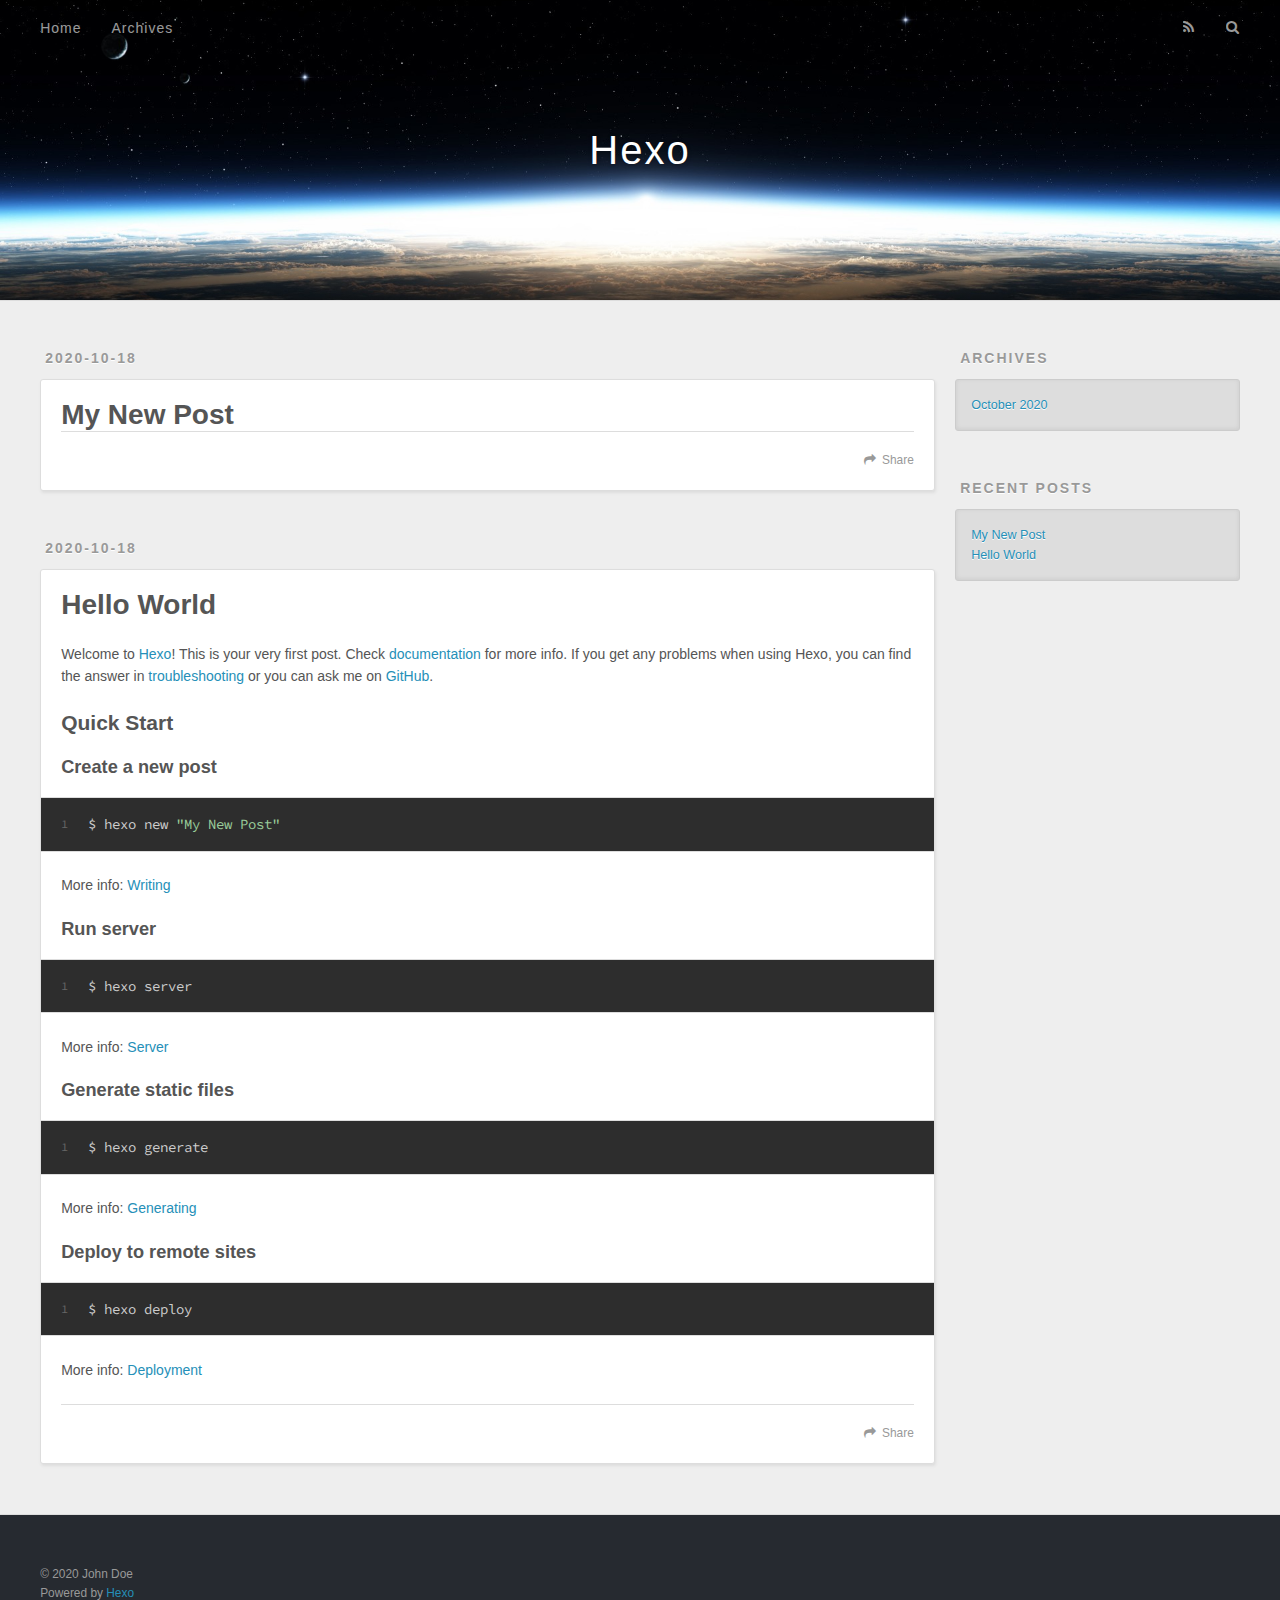
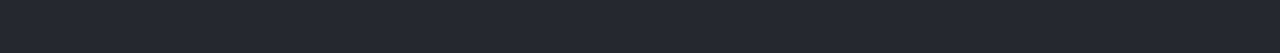
==== index.html @ 1e3113c2 "Site updated: 2020-10-18 20:21:17" ====
<!DOCTYPE html>
<html>
<head>
  <meta charset="utf-8">
  

  
  <title>Hexo</title>
  <meta name="viewport" content="width=device-width, initial-scale=1, maximum-scale=1">
  <meta property="og:type" content="website">
<meta property="og:title" content="Hexo">
<meta property="og:url" content="https://hwang0422.github.io/index.html">
<meta property="og:site_name" content="Hexo">
<meta property="og:locale" content="en_US">
<meta property="article:author" content="John Doe">
<meta name="twitter:card" content="summary">
  
    <link rel="alternate" href="/atom.xml" title="Hexo" type="application/atom+xml">
  
  
    <link rel="icon" href="/favicon.png">
  
  
    <link href="//fonts.googleapis.com/css?family=Source+Code+Pro" rel="stylesheet" type="text/css">
  
  
<link rel="stylesheet" href="/css/style.css">

<meta name="generator" content="Hexo 5.2.0"></head>

<body>
  <div id="container">
    <div id="wrap">
      <header id="header">
  <div id="banner"></div>
  <div id="header-outer" class="outer">
    <div id="header-title" class="inner">
      <h1 id="logo-wrap">
        <a href="/" id="logo">Hexo</a>
      </h1>
      
    </div>
    <div id="header-inner" class="inner">
      <nav id="main-nav">
        <a id="main-nav-toggle" class="nav-icon"></a>
        
          <a class="main-nav-link" href="/">Home</a>
        
          <a class="main-nav-link" href="/archives">Archives</a>
        
      </nav>
      <nav id="sub-nav">
        
          <a id="nav-rss-link" class="nav-icon" href="/atom.xml" title="RSS Feed"></a>
        
        <a id="nav-search-btn" class="nav-icon" title="Search"></a>
      </nav>
      <div id="search-form-wrap">
        <form action="//google.com/search" method="get" accept-charset="UTF-8" class="search-form"><input type="search" name="q" class="search-form-input" placeholder="Search"><button type="submit" class="search-form-submit">&#xF002;</button><input type="hidden" name="sitesearch" value="https://hwang0422.github.io"></form>
      </div>
    </div>
  </div>
</header>
      <div class="outer">
        <section id="main">
  
    <article id="post-My-New-Post" class="article article-type-post" itemscope itemprop="blogPost">
  <div class="article-meta">
    <a href="/2020/10/18/My-New-Post/" class="article-date">
  <time datetime="2020-10-18T12:06:58.000Z" itemprop="datePublished">2020-10-18</time>
</a>
    
  </div>
  <div class="article-inner">
    
    
      <header class="article-header">
        
  
    <h1 itemprop="name">
      <a class="article-title" href="/2020/10/18/My-New-Post/">My New Post</a>
    </h1>
  

      </header>
    
    <div class="article-entry" itemprop="articleBody">
      
        
      
    </div>
    <footer class="article-footer">
      <a data-url="https://hwang0422.github.io/2020/10/18/My-New-Post/" data-id="ckgf2wkr10000mm9kgul6h6pv" class="article-share-link">Share</a>
      
      
    </footer>
  </div>
  
</article>


  
    <article id="post-hello-world" class="article article-type-post" itemscope itemprop="blogPost">
  <div class="article-meta">
    <a href="/2020/10/18/hello-world/" class="article-date">
  <time datetime="2020-10-18T11:52:27.720Z" itemprop="datePublished">2020-10-18</time>
</a>
    
  </div>
  <div class="article-inner">
    
    
      <header class="article-header">
        
  
    <h1 itemprop="name">
      <a class="article-title" href="/2020/10/18/hello-world/">Hello World</a>
    </h1>
  

      </header>
    
    <div class="article-entry" itemprop="articleBody">
      
        <p>Welcome to <a target="_blank" rel="noopener" href="https://hexo.io/">Hexo</a>! This is your very first post. Check <a target="_blank" rel="noopener" href="https://hexo.io/docs/">documentation</a> for more info. If you get any problems when using Hexo, you can find the answer in <a target="_blank" rel="noopener" href="https://hexo.io/docs/troubleshooting.html">troubleshooting</a> or you can ask me on <a target="_blank" rel="noopener" href="https://github.com/hexojs/hexo/issues">GitHub</a>.</p>
<h2 id="Quick-Start"><a href="#Quick-Start" class="headerlink" title="Quick Start"></a>Quick Start</h2><h3 id="Create-a-new-post"><a href="#Create-a-new-post" class="headerlink" title="Create a new post"></a>Create a new post</h3><figure class="highlight bash"><table><tr><td class="gutter"><pre><span class="line">1</span><br></pre></td><td class="code"><pre><span class="line">$ hexo new <span class="string">&quot;My New Post&quot;</span></span><br></pre></td></tr></table></figure>

<p>More info: <a target="_blank" rel="noopener" href="https://hexo.io/docs/writing.html">Writing</a></p>
<h3 id="Run-server"><a href="#Run-server" class="headerlink" title="Run server"></a>Run server</h3><figure class="highlight bash"><table><tr><td class="gutter"><pre><span class="line">1</span><br></pre></td><td class="code"><pre><span class="line">$ hexo server</span><br></pre></td></tr></table></figure>

<p>More info: <a target="_blank" rel="noopener" href="https://hexo.io/docs/server.html">Server</a></p>
<h3 id="Generate-static-files"><a href="#Generate-static-files" class="headerlink" title="Generate static files"></a>Generate static files</h3><figure class="highlight bash"><table><tr><td class="gutter"><pre><span class="line">1</span><br></pre></td><td class="code"><pre><span class="line">$ hexo generate</span><br></pre></td></tr></table></figure>

<p>More info: <a target="_blank" rel="noopener" href="https://hexo.io/docs/generating.html">Generating</a></p>
<h3 id="Deploy-to-remote-sites"><a href="#Deploy-to-remote-sites" class="headerlink" title="Deploy to remote sites"></a>Deploy to remote sites</h3><figure class="highlight bash"><table><tr><td class="gutter"><pre><span class="line">1</span><br></pre></td><td class="code"><pre><span class="line">$ hexo deploy</span><br></pre></td></tr></table></figure>

<p>More info: <a target="_blank" rel="noopener" href="https://hexo.io/docs/one-command-deployment.html">Deployment</a></p>

      
    </div>
    <footer class="article-footer">
      <a data-url="https://hwang0422.github.io/2020/10/18/hello-world/" data-id="ckgf2wkr60001mm9k3ws6eq6f" class="article-share-link">Share</a>
      
      
    </footer>
  </div>
  
</article>


  


</section>
        
          <aside id="sidebar">
  
    

  
    

  
    
  
    
  <div class="widget-wrap">
    <h3 class="widget-title">Archives</h3>
    <div class="widget">
      <ul class="archive-list"><li class="archive-list-item"><a class="archive-list-link" href="/archives/2020/10/">October 2020</a></li></ul>
    </div>
  </div>


  
    
  <div class="widget-wrap">
    <h3 class="widget-title">Recent Posts</h3>
    <div class="widget">
      <ul>
        
          <li>
            <a href="/2020/10/18/My-New-Post/">My New Post</a>
          </li>
        
          <li>
            <a href="/2020/10/18/hello-world/">Hello World</a>
          </li>
        
      </ul>
    </div>
  </div>

  
</aside>
        
      </div>
      <footer id="footer">
  
  <div class="outer">
    <div id="footer-info" class="inner">
      &copy; 2020 John Doe<br>
      Powered by <a href="http://hexo.io/" target="_blank">Hexo</a>
    </div>
  </div>
</footer>
    </div>
    <nav id="mobile-nav">
  
    <a href="/" class="mobile-nav-link">Home</a>
  
    <a href="/archives" class="mobile-nav-link">Archives</a>
  
</nav>
    

<script src="//ajax.googleapis.com/ajax/libs/jquery/2.0.3/jquery.min.js"></script>


  
<link rel="stylesheet" href="/fancybox/jquery.fancybox.css">

  
<script src="/fancybox/jquery.fancybox.pack.js"></script>




<script src="/js/script.js"></script>




  </div>
</body>
</html>
---- css/style.css ----
body {
  width: 100%;
}
body:before,
body:after {
  content: "";
  display: table;
}
body:after {
  clear: both;
}
html,
body,
div,
span,
applet,
object,
iframe,
h1,
h2,
h3,
h4,
h5,
h6,
p,
blockquote,
pre,
a,
abbr,
acronym,
address,
big,
cite,
code,
del,
dfn,
em,
img,
ins,
kbd,
q,
s,
samp,
small,
strike,
strong,
sub,
sup,
tt,
var,
dl,
dt,
dd,
ol,
ul,
li,
fieldset,
form,
label,
legend,
table,
caption,
tbody,
tfoot,
thead,
tr,
th,
td {
  margin: 0;
  padding: 0;
  border: 0;
  outline: 0;
  font-weight: inherit;
  font-style: inherit;
  font-family: inherit;
  font-size: 100%;
  vertical-align: baseline;
}
body {
  line-height: 1;
  color: #000;
  background: #fff;
}
ol,
ul {
  list-style: none;
}
table {
  border-collapse: separate;
  border-spacing: 0;
  vertical-align: middle;
}
caption,
th,
td {
  text-align: left;
  font-weight: normal;
  vertical-align: middle;
}
a img {
  border: none;
}
input,
button {
  margin: 0;
  padding: 0;
}
input::-moz-focus-inner,
button::-moz-focus-inner {
  border: 0;
  padding: 0;
}
@font-face {
  font-family: FontAwesome;
  font-style: normal;
  font-weight: normal;
  src: url("fonts/fontawesome-webfont.eot?v=#4.0.3");
  src: url("fonts/fontawesome-webfont.eot?#iefix&v=#4.0.3") format("embedded-opentype"), url("fonts/fontawesome-webfont.woff?v=#4.0.3") format("woff"), url("fonts/fontawesome-webfont.ttf?v=#4.0.3") format("truetype"), url("fonts/fontawesome-webfont.svg#fontawesomeregular?v=#4.0.3") format("svg");
}
html,
body,
#container {
  height: 100%;
}
body {
  background: #eee;
  font: 14px -apple-system, BlinkMacSystemFont, "Segoe UI", "Roboto", "Oxygen", "Ubuntu", "Cantarell", "Fira Sans", "Droid Sans", "Helvetica Neue", sans-serif;
  -webkit-text-size-adjust: 100%;
}
.outer {
  max-width: 1220px;
  margin: 0 auto;
  padding: 0 20px;
}
.outer:before,
.outer:after {
  content: "";
  display: table;
}
.outer:after {
  clear: both;
}
.inner {
  display: inline;
  float: left;
  width: 98.33333333333333%;
  margin: 0 0.833333333333333%;
}
.left,
.alignleft {
  float: left;
}
.right,
.alignright {
  float: right;
}
.clear {
  clear: both;
}
#container {
  position: relative;
}
.mobile-nav-on {
  overflow: hidden;
}
#wrap {
  height: 100%;
  width: 100%;
  position: absolute;
  top: 0;
  left: 0;
  -webkit-transition: 0.2s ease-out;
  -moz-transition: 0.2s ease-out;
  -ms-transition: 0.2s ease-out;
  transition: 0.2s ease-out;
  z-index: 1;
  background: #eee;
}
.mobile-nav-on #wrap {
  left: 280px;
}
@media screen and (min-width: 768px) {
  #main {
    display: inline;
    float: left;
    width: 73.33333333333333%;
    margin: 0 0.833333333333333%;
  }
}
.article-date,
.article-category-link,
.archive-year,
.widget-title {
  text-decoration: none;
  text-transform: uppercase;
  letter-spacing: 2px;
  color: #999;
  margin-bottom: 1em;
  margin-left: 5px;
  line-height: 1em;
  text-shadow: 0 1px #fff;
  font-weight: bold;
}
.article-inner,
.archive-article-inner {
  background: #fff;
  -webkit-box-shadow: 1px 2px 3px #ddd;
  box-shadow: 1px 2px 3px #ddd;
  border: 1px solid #ddd;
  border-radius: 3px;
}
.article-entry h1,
.widget h1 {
  font-size: 2em;
}
.article-entry h2,
.widget h2 {
  font-size: 1.5em;
}
.article-entry h3,
.widget h3 {
  font-size: 1.3em;
}
.article-entry h4,
.widget h4 {
  font-size: 1.2em;
}
.article-entry h5,
.widget h5 {
  font-size: 1em;
}
.article-entry h6,
.widget h6 {
  font-size: 1em;
  color: #999;
}
.article-entry hr,
.widget hr {
  border: 1px dashed #ddd;
}
.article-entry strong,
.widget strong {
  font-weight: bold;
}
.article-entry em,
.widget em,
.article-entry cite,
.widget cite {
  font-style: italic;
}
.article-entry sup,
.widget sup,
.article-entry sub,
.widget sub {
  font-size: 0.75em;
  line-height: 0;
  position: relative;
  vertical-align: baseline;
}
.article-entry sup,
.widget sup {
  top: -0.5em;
}
.article-entry sub,
.widget sub {
  bottom: -0.2em;
}
.article-entry small,
.widget small {
  font-size: 0.85em;
}
.article-entry acronym,
.widget acronym,
.article-entry abbr,
.widget abbr {
  border-bottom: 1px dotted;
}
.article-entry ul,
.widget ul,
.article-entry ol,
.widget ol,
.article-entry dl,
.widget dl {
  margin: 0 20px;
  line-height: 1.6em;
}
.article-entry ul ul,
.widget ul ul,
.article-entry ol ul,
.widget ol ul,
.article-entry ul ol,
.widget ul ol,
.article-entry ol ol,
.widget ol ol {
  margin-top: 0;
  margin-bottom: 0;
}
.article-entry ul,
.widget ul {
  list-style: disc;
}
.article-entry ol,
.widget ol {
  list-style: decimal;
}
.article-entry dt,
.widget dt {
  font-weight: bold;
}
#header {
  height: 300px;
  position: relative;
  border-bottom: 1px solid #ddd;
}
#header:before,
#header:after {
  content: "";
  position: absolute;
  left: 0;
  right: 0;
  height: 40px;
}
#header:before {
  top: 0;
  background: -webkit-linear-gradient(rgba(0,0,0,0.2), transparent);
  background: -moz-linear-gradient(rgba(0,0,0,0.2), transparent);
  background: -ms-linear-gradient(rgba(0,0,0,0.2), transparent);
  background: linear-gradient(rgba(0,0,0,0.2), transparent);
}
#header:after {
  bottom: 0;
  background: -webkit-linear-gradient(transparent, rgba(0,0,0,0.2));
  background: -moz-linear-gradient(transparent, rgba(0,0,0,0.2));
  background: -ms-linear-gradient(transparent, rgba(0,0,0,0.2));
  background: linear-gradient(transparent, rgba(0,0,0,0.2));
}
#header-outer {
  height: 100%;
  position: relative;
}
#header-inner {
  position: relative;
  overflow: hidden;
}
#banner {
  position: absolute;
  top: 0;
  left: 0;
  width: 100%;
  height: 100%;
  background: url("images/banner.jpg") center #000;
  -webkit-background-size: cover;
  -moz-background-size: cover;
  background-size: cover;
  z-index: -1;
}
#header-title {
  text-align: center;
  height: 40px;
  position: absolute;
  top: 50%;
  left: 0;
  margin-top: -20px;
}
#logo,
#subtitle {
  text-decoration: none;
  color: #fff;
  font-weight: 300;
  text-shadow: 0 1px 4px rgba(0,0,0,0.3);
}
#logo {
  font-size: 40px;
  line-height: 40px;
  letter-spacing: 2px;
}
#subtitle {
  font-size: 16px;
  line-height: 16px;
  letter-spacing: 1px;
}
#subtitle-wrap {
  margin-top: 16px;
}
#main-nav {
  float: left;
  margin-left: -15px;
}
.nav-icon,
.main-nav-link {
  float: left;
  color: #fff;
  opacity: 0.6;
  text-decoration: none;
  text-shadow: 0 1px rgba(0,0,0,0.2);
  -webkit-transition: opacity 0.2s;
  -moz-transition: opacity 0.2s;
  -ms-transition: opacity 0.2s;
  transition: opacity 0.2s;
  display: block;
  padding: 20px 15px;
}
.nav-icon:hover,
.main-nav-link:hover {
  opacity: 1;
}
.nav-icon {
  font-family: FontAwesome;
  text-align: center;
  font-size: 14px;
  width: 14px;
  height: 14px;
  padding: 20px 15px;
  position: relative;
  cursor: pointer;
}
.main-nav-link {
  font-weight: 300;
  letter-spacing: 1px;
}
@media screen and (max-width: 479px) {
  .main-nav-link {
    display: none;
  }
}
#main-nav-toggle {
  display: none;
}
#main-nav-toggle:before {
  content: "\f0c9";
}
@media screen and (max-width: 479px) {
  #main-nav-toggle {
    display: block;
  }
}
#sub-nav {
  float: right;
  margin-right: -15px;
}
#nav-rss-link:before {
  content: "\f09e";
}
#nav-search-btn:before {
  content: "\f002";
}
#search-form-wrap {
  position: absolute;
  top: 15px;
  width: 150px;
  height: 30px;
  right: -150px;
  opacity: 0;
  -webkit-transition: 0.2s ease-out;
  -moz-transition: 0.2s ease-out;
  -ms-transition: 0.2s ease-out;
  transition: 0.2s ease-out;
}
#search-form-wrap.on {
  opacity: 1;
  right: 0;
}
@media screen and (max-width: 479px) {
  #search-form-wrap {
    width: 100%;
    right: -100%;
  }
}
.search-form {
  position: absolute;
  top: 0;
  left: 0;
  right: 0;
  background: #fff;
  padding: 5px 15px;
  border-radius: 15px;
  -webkit-box-shadow: 0 0 10px rgba(0,0,0,0.3);
  box-shadow: 0 0 10px rgba(0,0,0,0.3);
}
.search-form-input {
  border: none;
  background: none;
  color: #555;
  width: 100%;
  font: 13px -apple-system, BlinkMacSystemFont, "Segoe UI", "Roboto", "Oxygen", "Ubuntu", "Cantarell", "Fira Sans", "Droid Sans", "Helvetica Neue", sans-serif;
  outline: none;
}
.search-form-input::-webkit-search-results-decoration,
.search-form-input::-webkit-search-cancel-button {
  -webkit-appearance: none;
}
.search-form-submit {
  position: absolute;
  top: 50%;
  right: 10px;
  margin-top: -7px;
  font: 13px FontAwesome;
  border: none;
  background: none;
  color: #bbb;
  cursor: pointer;
}
.search-form-submit:hover,
.search-form-submit:focus {
  color: #777;
}
.article {
  margin: 50px 0;
}
.article-inner {
  overflow: hidden;
}
.article-meta:before,
.article-meta:after {
  content: "";
  display: table;
}
.article-meta:after {
  clear: both;
}
.article-date {
  float: left;
}
.article-category {
  float: left;
  line-height: 1em;
  color: #ccc;
  text-shadow: 0 1px #fff;
  margin-left: 8px;
}
.article-category:before {
  content: "\2022";
}
.article-category-link {
  margin: 0 12px 1em;
}
.article-header {
  padding: 20px 20px 0;
}
.article-title {
  text-decoration: none;
  font-size: 2em;
  font-weight: bold;
  color: #555;
  line-height: 1.1em;
  -webkit-transition: color 0.2s;
  -moz-transition: color 0.2s;
  -ms-transition: color 0.2s;
  transition: color 0.2s;
}
a.article-title:hover {
  color: #258fb8;
}
.article-entry {
  color: #555;
  padding: 0 20px;
}
.article-entry:before,
.article-entry:after {
  content: "";
  display: table;
}
.article-entry:after {
  clear: both;
}
.article-entry p,
.article-entry table {
  line-height: 1.6em;
  margin: 1.6em 0;
}
.article-entry h1,
.article-entry h2,
.article-entry h3,
.article-entry h4,
.article-entry h5,
.article-entry h6 {
  font-weight: bold;
}
.article-entry h1,
.article-entry h2,
.article-entry h3,
.article-entry h4,
.article-entry h5,
.article-entry h6 {
  line-height: 1.1em;
  margin: 1.1em 0;
}
.article-entry a {
  color: #258fb8;
  text-decoration: none;
}
.article-entry a:hover {
  text-decoration: underline;
}
.article-entry ul,
.article-entry ol,
.article-entry dl {
  margin-top: 1.6em;
  margin-bottom: 1.6em;
}
.article-entry img,
.article-entry video {
  max-width: 100%;
  height: auto;
  display: block;
  margin: auto;
}
.article-entry iframe {
  border: none;
}
.article-entry table {
  width: 100%;
  border-collapse: collapse;
  border-spacing: 0;
}
.article-entry th {
  font-weight: bold;
  border-bottom: 3px solid #ddd;
  padding-bottom: 0.5em;
}
.article-entry td {
  border-bottom: 1px solid #ddd;
  padding: 10px 0;
}
.article-entry blockquote {
  font-family: Georgia, "Times New Roman", serif;
  font-size: 1.4em;
  margin: 1.6em 20px;
  text-align: center;
}
.article-entry blockquote footer {
  font-size: 14px;
  margin: 1.6em 0;
  font-family: -apple-system, BlinkMacSystemFont, "Segoe UI", "Roboto", "Oxygen", "Ubuntu", "Cantarell", "Fira Sans", "Droid Sans", "Helvetica Neue", sans-serif;
}
.article-entry blockquote footer cite:before {
  content: "—";
  padding: 0 0.5em;
}
.article-entry .pullquote {
  text-align: left;
  width: 45%;
  margin: 0;
}
.article-entry .pullquote.left {
  margin-left: 0.5em;
  margin-right: 1em;
}
.article-entry .pullquote.right {
  margin-right: 0.5em;
  margin-left: 1em;
}
.article-entry .caption {
  color: #999;
  display: block;
  font-size: 0.9em;
  margin-top: 0.5em;
  position: relative;
  text-align: center;
}
.article-entry .video-container {
  position: relative;
  padding-top: 56.25%;
  height: 0;
  overflow: hidden;
}
.article-entry .video-container iframe,
.article-entry .video-container object,
.article-entry .video-container embed {
  position: absolute;
  top: 0;
  left: 0;
  width: 100%;
  height: 100%;
  margin-top: 0;
}
.article-more-link a {
  display: inline-block;
  line-height: 1em;
  padding: 6px 15px;
  border-radius: 15px;
  background: #eee;
  color: #999;
  text-shadow: 0 1px #fff;
  text-decoration: none;
}
.article-more-link a:hover {
  background: #258fb8;
  color: #fff;
  text-decoration: none;
  text-shadow: 0 1px #1e7293;
}
.article-footer {
  font-size: 0.85em;
  line-height: 1.6em;
  border-top: 1px solid #ddd;
  padding-top: 1.6em;
  margin: 0 20px 20px;
}
.article-footer:before,
.article-footer:after {
  content: "";
  display: table;
}
.article-footer:after {
  clear: both;
}
.article-footer a {
  color: #999;
  text-decoration: none;
}
.article-footer a:hover {
  color: #555;
}
.article-tag-list-item {
  float: left;
  margin-right: 10px;
}
.article-tag-list-link:before {
  content: "#";
}
.article-comment-link {
  float: right;
}
.article-comment-link:before {
  content: "\f075";
  font-family: FontAwesome;
  padding-right: 8px;
}
.article-share-link {
  cursor: pointer;
  float: right;
  margin-left: 20px;
}
.article-share-link:before {
  content: "\f064";
  font-family: FontAwesome;
  padding-right: 6px;
}
#article-nav {
  position: relative;
}
#article-nav:before,
#article-nav:after {
  content: "";
  display: table;
}
#article-nav:after {
  clear: both;
}
@media screen and (min-width: 768px) {
  #article-nav {
    margin: 50px 0;
  }
  #article-nav:before {
    width: 8px;
    height: 8px;
    position: absolute;
    top: 50%;
    left: 50%;
    margin-top: -4px;
    margin-left: -4px;
    content: "";
    border-radius: 50%;
    background: #ddd;
    -webkit-box-shadow: 0 1px 2px #fff;
    box-shadow: 0 1px 2px #fff;
  }
}
.article-nav-link-wrap {
  text-decoration: none;
  text-shadow: 0 1px #fff;
  color: #999;
  -webkit-box-sizing: border-box;
  -moz-box-sizing: border-box;
  box-sizing: border-box;
  margin-top: 50px;
  text-align: center;
  display: block;
}
.article-nav-link-wrap:hover {
  color: #555;
}
@media screen and (min-width: 768px) {
  .article-nav-link-wrap {
    width: 50%;
    margin-top: 0;
  }
}
@media screen and (min-width: 768px) {
  #article-nav-newer {
    float: left;
    text-align: right;
    padding-right: 20px;
  }
}
@media screen and (min-width: 768px) {
  #article-nav-older {
    float: right;
    text-align: left;
    padding-left: 20px;
  }
}
.article-nav-caption {
  text-transform: uppercase;
  letter-spacing: 2px;
  color: #ddd;
  line-height: 1em;
  font-weight: bold;
}
#article-nav-newer .article-nav-caption {
  margin-right: -2px;
}
.article-nav-title {
  font-size: 0.85em;
  line-height: 1.6em;
  margin-top: 0.5em;
}
.article-share-box {
  position: absolute;
  display: none;
  background: #fff;
  -webkit-box-shadow: 1px 2px 10px rgba(0,0,0,0.2);
  box-shadow: 1px 2px 10px rgba(0,0,0,0.2);
  border-radius: 3px;
  margin-left: -145px;
  overflow: hidden;
  z-index: 1;
}
.article-share-box.on {
  display: block;
}
.article-share-input {
  width: 100%;
  background: none;
  -webkit-box-sizing: border-box;
  -moz-box-sizing: border-box;
  box-sizing: border-box;
  font: 14px -apple-system, BlinkMacSystemFont, "Segoe UI", "Roboto", "Oxygen", "Ubuntu", "Cantarell", "Fira Sans", "Droid Sans", "Helvetica Neue", sans-serif;
  padding: 0 15px;
  color: #555;
  outline: none;
  border: 1px solid #ddd;
  border-radius: 3px 3px 0 0;
  height: 36px;
  line-height: 36px;
}
.article-share-links {
  background: #eee;
}
.article-share-links:before,
.article-share-links:after {
  content: "";
  display: table;
}
.article-share-links:after {
  clear: both;
}
.article-share-twitter,
.article-share-facebook,
.article-share-pinterest,
.article-share-google {
  width: 50px;
  height: 36px;
  display: block;
  float: left;
  position: relative;
  color: #999;
  text-shadow: 0 1px #fff;
}
.article-share-twitter:before,
.article-share-facebook:before,
.article-share-pinterest:before,
.article-share-google:before {
  font-size: 20px;
  font-family: FontAwesome;
  width: 20px;
  height: 20px;
  position: absolute;
  top: 50%;
  left: 50%;
  margin-top: -10px;
  margin-left: -10px;
  text-align: center;
}
.article-share-twitter:hover,
.article-share-facebook:hover,
.article-share-pinterest:hover,
.article-share-google:hover {
  color: #fff;
}
.article-share-twitter:before {
  content: "\f099";
}
.article-share-twitter:hover {
  background: #00aced;
  text-shadow: 0 1px #008abe;
}
.article-share-facebook:before {
  content: "\f09a";
}
.article-share-facebook:hover {
  background: #3b5998;
  text-shadow: 0 1px #2f477a;
}
.article-share-pinterest:before {
  content: "\f0d2";
}
.article-share-pinterest:hover {
  background: #cb2027;
  text-shadow: 0 1px #a21a1f;
}
.article-share-google:before {
  content: "\f0d5";
}
.article-share-google:hover {
  background: #dd4b39;
  text-shadow: 0 1px #be3221;
}
.article-gallery {
  background: #000;
  position: relative;
}
.article-gallery-photos {
  position: relative;
  overflow: hidden;
}
.article-gallery-img {
  display: none;
  max-width: 100%;
}
.article-gallery-img:first-child {
  display: block;
}
.article-gallery-img.loaded {
  position: absolute;
  display: block;
}
.article-gallery-img img {
  display: block;
  max-width: 100%;
  margin: 0 auto;
}
#comments {
  background: #fff;
  -webkit-box-shadow: 1px 2px 3px #ddd;
  box-shadow: 1px 2px 3px #ddd;
  padding: 20px;
  border: 1px solid #ddd;
  border-radius: 3px;
  margin: 50px 0;
}
#comments a {
  color: #258fb8;
}
.archives-wrap {
  margin: 50px 0;
}
.archives:before,
.archives:after {
  content: "";
  display: table;
}
.archives:after {
  clear: both;
}
.archive-year-wrap {
  margin-bottom: 1em;
}
.archives {
  -webkit-column-gap: 10px;
  -moz-column-gap: 10px;
  column-gap: 10px;
}
@media screen and (min-width: 480px) and (max-width: 767px) {
  .archives {
    -webkit-column-count: 2;
    -moz-column-count: 2;
    column-count: 2;
  }
}
@media screen and (min-width: 768px) {
  .archives {
    -webkit-column-count: 3;
    -moz-column-count: 3;
    column-count: 3;
  }
}
.archive-article {
  -webkit-column-break-inside: avoid;
  page-break-inside: avoid;
  overflow: hidden;
  break-inside: avoid-column;
}
.archive-article-inner {
  padding: 10px;
  margin-bottom: 15px;
}
.archive-article-title {
  text-decoration: none;
  font-weight: bold;
  color: #555;
  -webkit-transition: color 0.2s;
  -moz-transition: color 0.2s;
  -ms-transition: color 0.2s;
  transition: color 0.2s;
  line-height: 1.6em;
}
.archive-article-title:hover {
  color: #258fb8;
}
.archive-article-footer {
  margin-top: 1em;
}
.archive-article-date {
  color: #999;
  text-decoration: none;
  font-size: 0.85em;
  line-height: 1em;
  margin-bottom: 0.5em;
  display: block;
}
#page-nav {
  margin: 50px auto;
  background: #fff;
  -webkit-box-shadow: 1px 2px 3px #ddd;
  box-shadow: 1px 2px 3px #ddd;
  border: 1px solid #ddd;
  border-radius: 3px;
  text-align: center;
  color: #999;
  overflow: hidden;
}
#page-nav:before,
#page-nav:after {
  content: "";
  display: table;
}
#page-nav:after {
  clear: both;
}
#page-nav a,
#page-nav span {
  padding: 10px 20px;
  line-height: 1;
  height: 2ex;
}
#page-nav a {
  color: #999;
  text-decoration: none;
}
#page-nav a:hover {
  background: #999;
  color: #fff;
}
#page-nav .prev {
  float: left;
}
#page-nav .next {
  float: right;
}
#page-nav .page-number {
  display: inline-block;
}
@media screen and (max-width: 479px) {
  #page-nav .page-number {
    display: none;
  }
}
#page-nav .current {
  color: #555;
  font-weight: bold;
}
#page-nav .space {
  color: #ddd;
}
#footer {
  background: #262a30;
  padding: 50px 0;
  border-top: 1px solid #ddd;
  color: #999;
}
#footer a {
  color: #258fb8;
  text-decoration: none;
}
#footer a:hover {
  text-decoration: underline;
}
#footer-info {
  line-height: 1.6em;
  font-size: 0.85em;
}
.article-entry pre,
.article-entry .highlight {
  background: #2d2d2d;
  margin: 0 -20px;
  padding: 15px 20px;
  border-style: solid;
  border-color: #ddd;
  border-width: 1px 0;
  overflow: auto;
  color: #ccc;
  line-height: 22.400000000000002px;
}
.article-entry .highlight .gutter pre,
.article-entry .gist .gist-file .gist-data .line-numbers {
  color: #666;
  font-size: 0.85em;
}
.article-entry pre,
.article-entry code {
  font-family: "Source Code Pro", Consolas, Monaco, Menlo, Consolas, monospace;
}
.article-entry code {
  background: #eee;
  text-shadow: 0 1px #fff;
  padding: 0 0.3em;
}
.article-entry pre code {
  background: none;
  text-shadow: none;
  padding: 0;
}
.article-entry .highlight pre {
  border: none;
  margin: 0;
  padding: 0;
}
.article-entry .highlight table {
  margin: 0;
  width: auto;
}
.article-entry .highlight td {
  border: none;
  padding: 0;
}
.article-entry .highlight figcaption {
  font-size: 0.85em;
  color: #999;
  line-height: 1em;
  margin-bottom: 1em;
}
.article-entry .highlight figcaption:before,
.article-entry .highlight figcaption:after {
  content: "";
  display: table;
}
.article-entry .highlight figcaption:after {
  clear: both;
}
.article-entry .highlight figcaption a {
  float: right;
}
.article-entry .highlight .gutter pre {
  text-align: right;
  padding-right: 20px;
}
.article-entry .highlight .line {
  height: 22.400000000000002px;
}
.article-entry .highlight .line.marked {
  background: #515151;
}
.article-entry .gist {
  margin: 0 -20px;
  border-style: solid;
  border-color: #ddd;
  border-width: 1px 0;
  background: #2d2d2d;
  padding: 15px 20px 15px 0;
}
.article-entry .gist .gist-file {
  border: none;
  font-family: "Source Code Pro", Consolas, Monaco, Menlo, Consolas, monospace;
  margin: 0;
}
.article-entry .gist .gist-file .gist-data {
  background: none;
  border: none;
}
.article-entry .gist .gist-file .gist-data .line-numbers {
  background: none;
  border: none;
  padding: 0 20px 0 0;
}
.article-entry .gist .gist-file .gist-data .line-data {
  padding: 0 !important;
}
.article-entry .gist .gist-file .highlight {
  margin: 0;
  padding: 0;
  border: none;
}
.article-entry .gist .gist-file .gist-meta {
  background: #2d2d2d;
  color: #999;
  font: 0.85em -apple-system, BlinkMacSystemFont, "Segoe UI", "Roboto", "Oxygen", "Ubuntu", "Cantarell", "Fira Sans", "Droid Sans", "Helvetica Neue", sans-serif;
  text-shadow: 0 0;
  padding: 0;
  margin-top: 1em;
  margin-left: 20px;
}
.article-entry .gist .gist-file .gist-meta a {
  color: #258fb8;
  font-weight: normal;
}
.article-entry .gist .gist-file .gist-meta a:hover {
  text-decoration: underline;
}
pre .comment,
pre .title {
  color: #999;
}
pre .variable,
pre .attribute,
pre .tag,
pre .regexp,
pre .ruby .constant,
pre .xml .tag .title,
pre .xml .pi,
pre .xml .doctype,
pre .html .doctype,
pre .css .id,
pre .css .class,
pre .css .pseudo {
  color: #f2777a;
}
pre .number,
pre .preprocessor,
pre .built_in,
pre .literal,
pre .params,
pre .constant {
  color: #f99157;
}
pre .class,
pre .ruby .class .title,
pre .css .rules .attribute {
  color: #9c9;
}
pre .string,
pre .value,
pre .inheritance,
pre .header,
pre .ruby .symbol,
pre .xml .cdata {
  color: #9c9;
}
pre .css .hexcolor {
  color: #6cc;
}
pre .function,
pre .python .decorator,
pre .python .title,
pre .ruby .function .title,
pre .ruby .title .keyword,
pre .perl .sub,
pre .javascript .title,
pre .coffeescript .title {
  color: #69c;
}
pre .keyword,
pre .javascript .function {
  color: #c9c;
}
@media screen and (max-width: 479px) {
  #mobile-nav {
    position: absolute;
    top: 0;
    left: 0;
    width: 280px;
    height: 100%;
    background: #191919;
    border-right: 1px solid #fff;
  }
}
@media screen and (max-width: 479px) {
  .mobile-nav-link {
    display: block;
    color: #999;
    text-decoration: none;
    padding: 15px 20px;
    font-weight: bold;
  }
  .mobile-nav-link:hover {
    color: #fff;
  }
}
@media screen and (min-width: 768px) {
  #sidebar {
    display: inline;
    float: left;
    width: 23.333333333333332%;
    margin: 0 0.833333333333333%;
  }
}
.widget-wrap {
  margin: 50px 0;
}
.widget {
  color: #777;
  text-shadow: 0 1px #fff;
  background: #ddd;
  -webkit-box-shadow: 0 -1px 4px #ccc inset;
  box-shadow: 0 -1px 4px #ccc inset;
  border: 1px solid #ccc;
  padding: 15px;
  border-radius: 3px;
}
.widget a {
  color: #258fb8;
  text-decoration: none;
}
.widget a:hover {
  text-decoration: underline;
}
.widget ul ul,
.widget ol ul,
.widget dl ul,
.widget ul ol,
.widget ol ol,
.widget dl ol,
.widget ul dl,
.widget ol dl,
.widget dl dl {
  margin-left: 15px;
  list-style: disc;
}
.widget {
  line-height: 1.6em;
  word-wrap: break-word;
  font-size: 0.9em;
}
.widget ul,
.widget ol {
  list-style: none;
  margin: 0;
}
.widget ul ul,
.widget ol ul,
.widget ul ol,
.widget ol ol {
  margin: 0 20px;
}
.widget ul ul,
.widget ol ul {
  list-style: disc;
}
.widget ul ol,
.widget ol ol {
  list-style: decimal;
}
.category-list-count,
.tag-list-count,
.archive-list-count {
  padding-left: 5px;
  color: #999;
  font-size: 0.85em;
}
.category-list-count:before,
.tag-list-count:before,
.archive-list-count:before {
  content: "(";
}
.category-list-count:after,
.tag-list-count:after,
.archive-list-count:after {
  content: ")";
}
.tagcloud a {
  margin-right: 5px;
  display: inline-block;
}
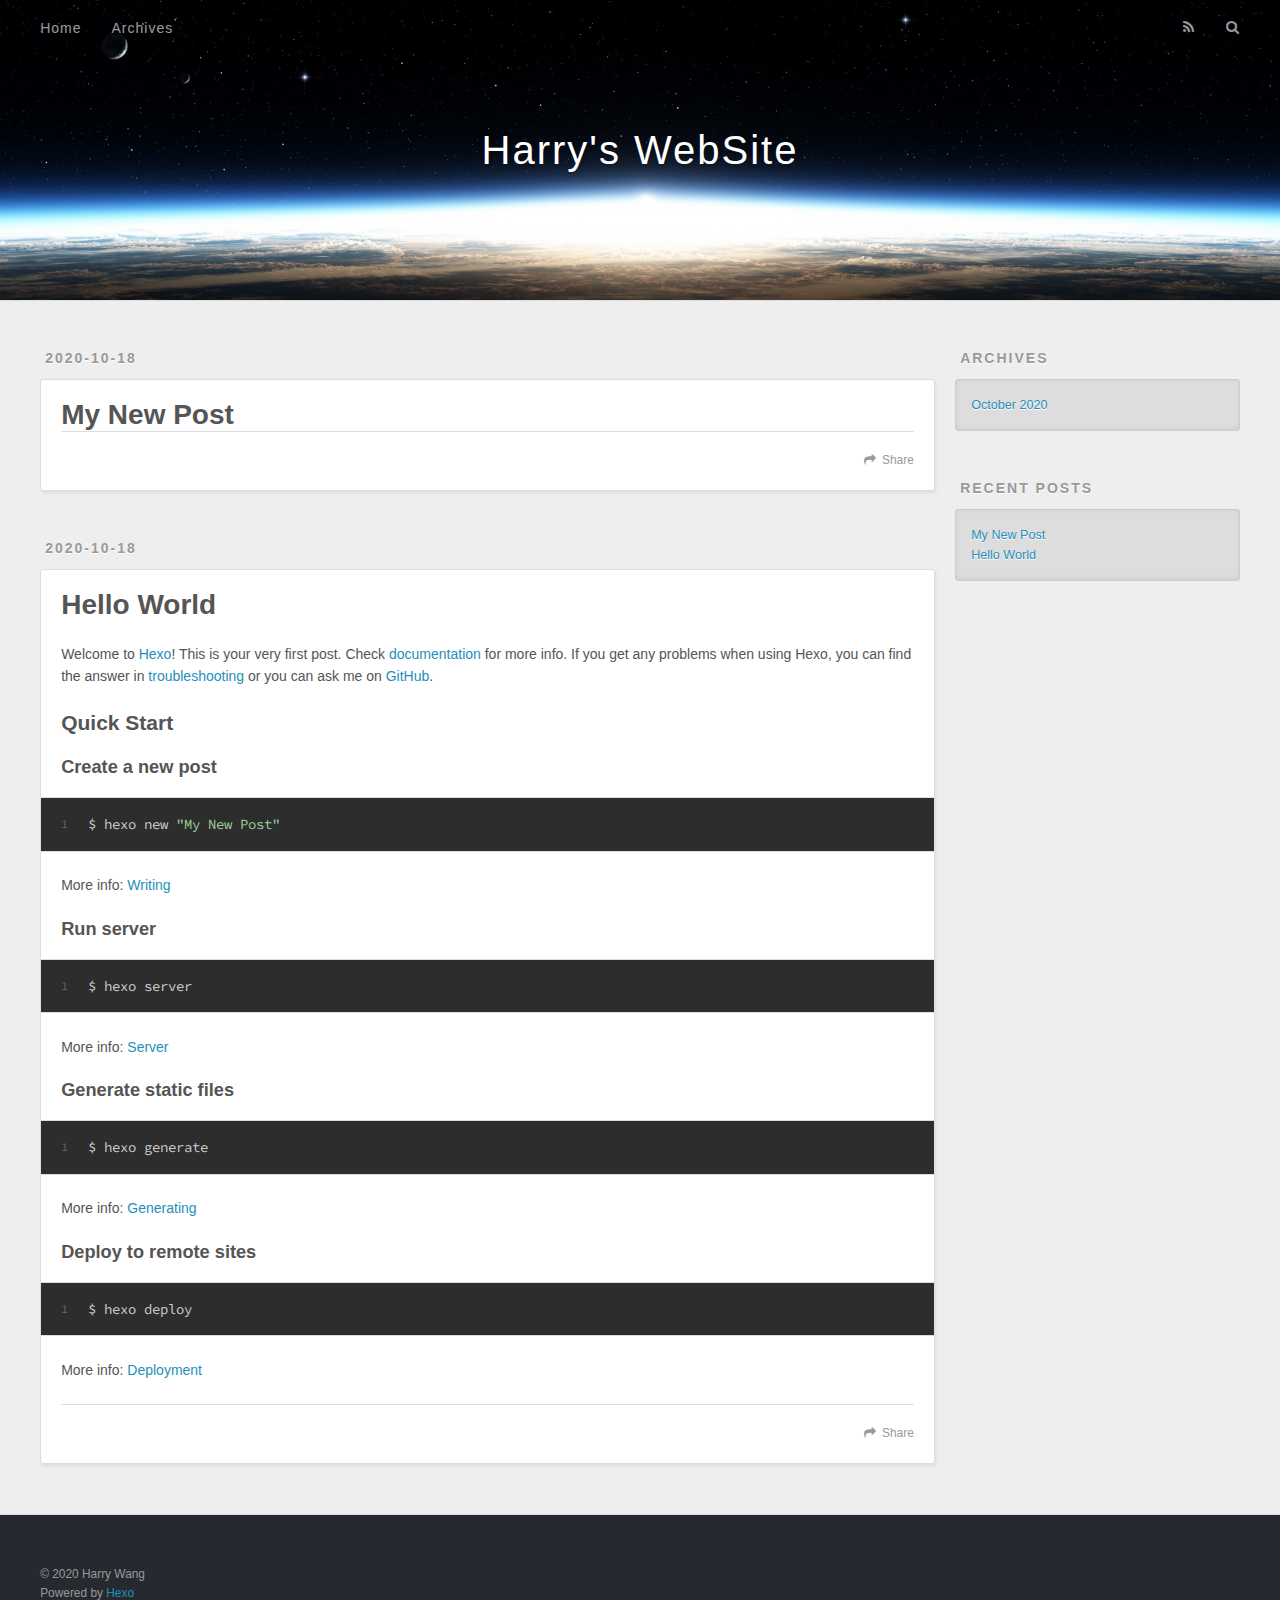
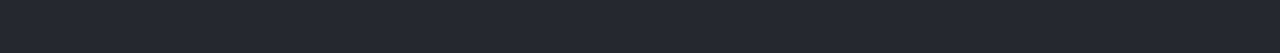
==== commit 93586e36: "Site updated: 2020-10-18 20:23:33" ====
--- a/index.html
+++ b/index.html
@@ -5,17 +5,17 @@
   
 
   
-  <title>Hexo</title>
+  <title>Harry&#39;s WebSite</title>
   <meta name="viewport" content="width=device-width, initial-scale=1, maximum-scale=1">
   <meta property="og:type" content="website">
-<meta property="og:title" content="Hexo">
+<meta property="og:title" content="Harry&#39;s WebSite">
 <meta property="og:url" content="https://hwang0422.github.io/index.html">
-<meta property="og:site_name" content="Hexo">
+<meta property="og:site_name" content="Harry&#39;s WebSite">
 <meta property="og:locale" content="en_US">
-<meta property="article:author" content="John Doe">
+<meta property="article:author" content="Harry Wang">
 <meta name="twitter:card" content="summary">
   
-    <link rel="alternate" href="/atom.xml" title="Hexo" type="application/atom+xml">
+    <link rel="alternate" href="/atom.xml" title="Harry&#39;s WebSite" type="application/atom+xml">
   
   
     <link rel="icon" href="/favicon.png">
@@ -36,7 +36,7 @@
   <div id="header-outer" class="outer">
     <div id="header-title" class="inner">
       <h1 id="logo-wrap">
-        <a href="/" id="logo">Hexo</a>
+        <a href="/" id="logo">Harry&#39;s WebSite</a>
       </h1>
       
     </div>
@@ -90,7 +90,7 @@
       
     </div>
     <footer class="article-footer">
-      <a data-url="https://hwang0422.github.io/2020/10/18/My-New-Post/" data-id="ckgf2wkr10000mm9kgul6h6pv" class="article-share-link">Share</a>
+      <a data-url="https://hwang0422.github.io/2020/10/18/My-New-Post/" data-id="ckgf2ziva0000o89k82rrhnow" class="article-share-link">Share</a>
       
       
     </footer>
@@ -139,7 +139,7 @@
       
     </div>
     <footer class="article-footer">
-      <a data-url="https://hwang0422.github.io/2020/10/18/hello-world/" data-id="ckgf2wkr60001mm9k3ws6eq6f" class="article-share-link">Share</a>
+      <a data-url="https://hwang0422.github.io/2020/10/18/hello-world/" data-id="ckgf2zivh0001o89k90vyazu4" class="article-share-link">Share</a>
       
       
     </footer>
@@ -199,7 +199,7 @@
   
   <div class="outer">
     <div id="footer-info" class="inner">
-      &copy; 2020 John Doe<br>
+      &copy; 2020 Harry Wang<br>
       Powered by <a href="http://hexo.io/" target="_blank">Hexo</a>
     </div>
   </div>
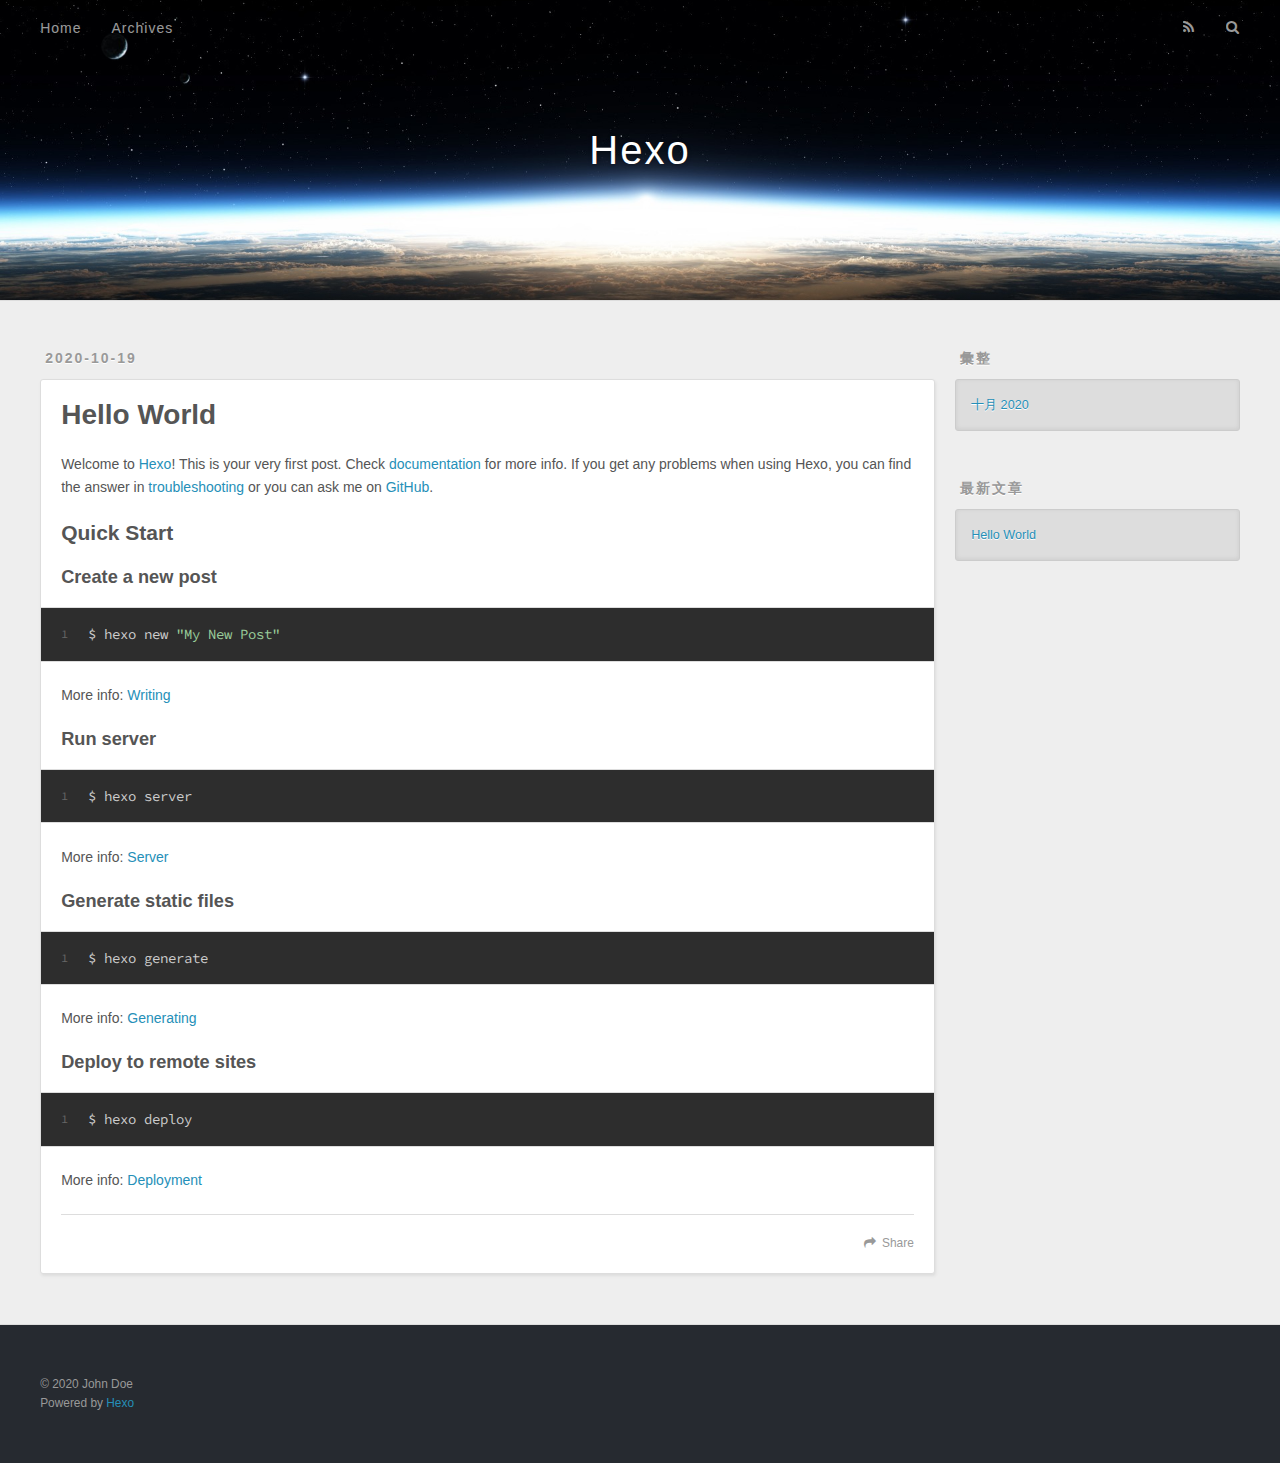
==== commit 91494c01: "Site updated: 2020-10-19 19:57:13" ====
--- a/index.html
+++ b/index.html
@@ -5,17 +5,17 @@
   
 
   
-  <title>Harry&#39;s WebSite</title>
+  <title>Hexo</title>
   <meta name="viewport" content="width=device-width, initial-scale=1, maximum-scale=1">
   <meta property="og:type" content="website">
-<meta property="og:title" content="Harry&#39;s WebSite">
+<meta property="og:title" content="Hexo">
 <meta property="og:url" content="https://hwang0422.github.io/index.html">
-<meta property="og:site_name" content="Harry&#39;s WebSite">
-<meta property="og:locale" content="en_US">
-<meta property="article:author" content="Harry Wang">
+<meta property="og:site_name" content="Hexo">
+<meta property="og:locale" content="zh_TW">
+<meta property="article:author" content="John Doe">
 <meta name="twitter:card" content="summary">
   
-    <link rel="alternate" href="/atom.xml" title="Harry&#39;s WebSite" type="application/atom+xml">
+    <link rel="alternate" href="/atom.xml" title="Hexo" type="application/atom+xml">
   
   
     <link rel="icon" href="/favicon.png">
@@ -36,7 +36,7 @@
   <div id="header-outer" class="outer">
     <div id="header-title" class="inner">
       <h1 id="logo-wrap">
-        <a href="/" id="logo">Harry&#39;s WebSite</a>
+        <a href="/" id="logo">Hexo</a>
       </h1>
       
     </div>
@@ -53,7 +53,7 @@
         
           <a id="nav-rss-link" class="nav-icon" href="/atom.xml" title="RSS Feed"></a>
         
-        <a id="nav-search-btn" class="nav-icon" title="Search"></a>
+        <a id="nav-search-btn" class="nav-icon" title="搜尋"></a>
       </nav>
       <div id="search-form-wrap">
         <form action="//google.com/search" method="get" accept-charset="UTF-8" class="search-form"><input type="search" name="q" class="search-form-input" placeholder="Search"><button type="submit" class="search-form-submit">&#xF002;</button><input type="hidden" name="sitesearch" value="https://hwang0422.github.io"></form>
@@ -64,10 +64,10 @@
       <div class="outer">
         <section id="main">
   
-    <article id="post-My-New-Post" class="article article-type-post" itemscope itemprop="blogPost">
+    <article id="post-hello-world" class="article article-type-post" itemscope itemprop="blogPost">
   <div class="article-meta">
-    <a href="/2020/10/18/My-New-Post/" class="article-date">
-  <time datetime="2020-10-18T12:06:58.000Z" itemprop="datePublished">2020-10-18</time>
+    <a href="/2020/10/19/hello-world/" class="article-date">
+  <time datetime="2020-10-19T11:18:04.469Z" itemprop="datePublished">2020-10-19</time>
 </a>
     
   </div>
@@ -78,43 +78,7 @@
         
   
     <h1 itemprop="name">
-      <a class="article-title" href="/2020/10/18/My-New-Post/">My New Post</a>
-    </h1>
-  
-
-      </header>
-    
-    <div class="article-entry" itemprop="articleBody">
-      
-        
-      
-    </div>
-    <footer class="article-footer">
-      <a data-url="https://hwang0422.github.io/2020/10/18/My-New-Post/" data-id="ckgf2ziva0000o89k82rrhnow" class="article-share-link">Share</a>
-      
-      
-    </footer>
-  </div>
-  
-</article>
-
-
-  
-    <article id="post-hello-world" class="article article-type-post" itemscope itemprop="blogPost">
-  <div class="article-meta">
-    <a href="/2020/10/18/hello-world/" class="article-date">
-  <time datetime="2020-10-18T11:52:27.720Z" itemprop="datePublished">2020-10-18</time>
-</a>
-    
-  </div>
-  <div class="article-inner">
-    
-    
-      <header class="article-header">
-        
-  
-    <h1 itemprop="name">
-      <a class="article-title" href="/2020/10/18/hello-world/">Hello World</a>
+      <a class="article-title" href="/2020/10/19/hello-world/">Hello World</a>
     </h1>
   
 
@@ -139,7 +103,7 @@
       
     </div>
     <footer class="article-footer">
-      <a data-url="https://hwang0422.github.io/2020/10/18/hello-world/" data-id="ckgf2zivh0001o89k90vyazu4" class="article-share-link">Share</a>
+      <a data-url="https://hwang0422.github.io/2020/10/19/hello-world/" data-id="ckgghe5dp00003cumb9s1g92u" class="article-share-link">Share</a>
       
       
     </footer>
@@ -165,9 +129,9 @@
   
     
   <div class="widget-wrap">
-    <h3 class="widget-title">Archives</h3>
+    <h3 class="widget-title">彙整</h3>
     <div class="widget">
-      <ul class="archive-list"><li class="archive-list-item"><a class="archive-list-link" href="/archives/2020/10/">October 2020</a></li></ul>
+      <ul class="archive-list"><li class="archive-list-item"><a class="archive-list-link" href="/archives/2020/10/">十月 2020</a></li></ul>
     </div>
   </div>
 
@@ -175,16 +139,12 @@
   
     
   <div class="widget-wrap">
-    <h3 class="widget-title">Recent Posts</h3>
+    <h3 class="widget-title">最新文章</h3>
     <div class="widget">
       <ul>
         
           <li>
-            <a href="/2020/10/18/My-New-Post/">My New Post</a>
-          </li>
-        
-          <li>
-            <a href="/2020/10/18/hello-world/">Hello World</a>
+            <a href="/2020/10/19/hello-world/">Hello World</a>
           </li>
         
       </ul>
@@ -199,7 +159,7 @@
   
   <div class="outer">
     <div id="footer-info" class="inner">
-      &copy; 2020 Harry Wang<br>
+      &copy; 2020 John Doe<br>
       Powered by <a href="http://hexo.io/" target="_blank">Hexo</a>
     </div>
   </div>
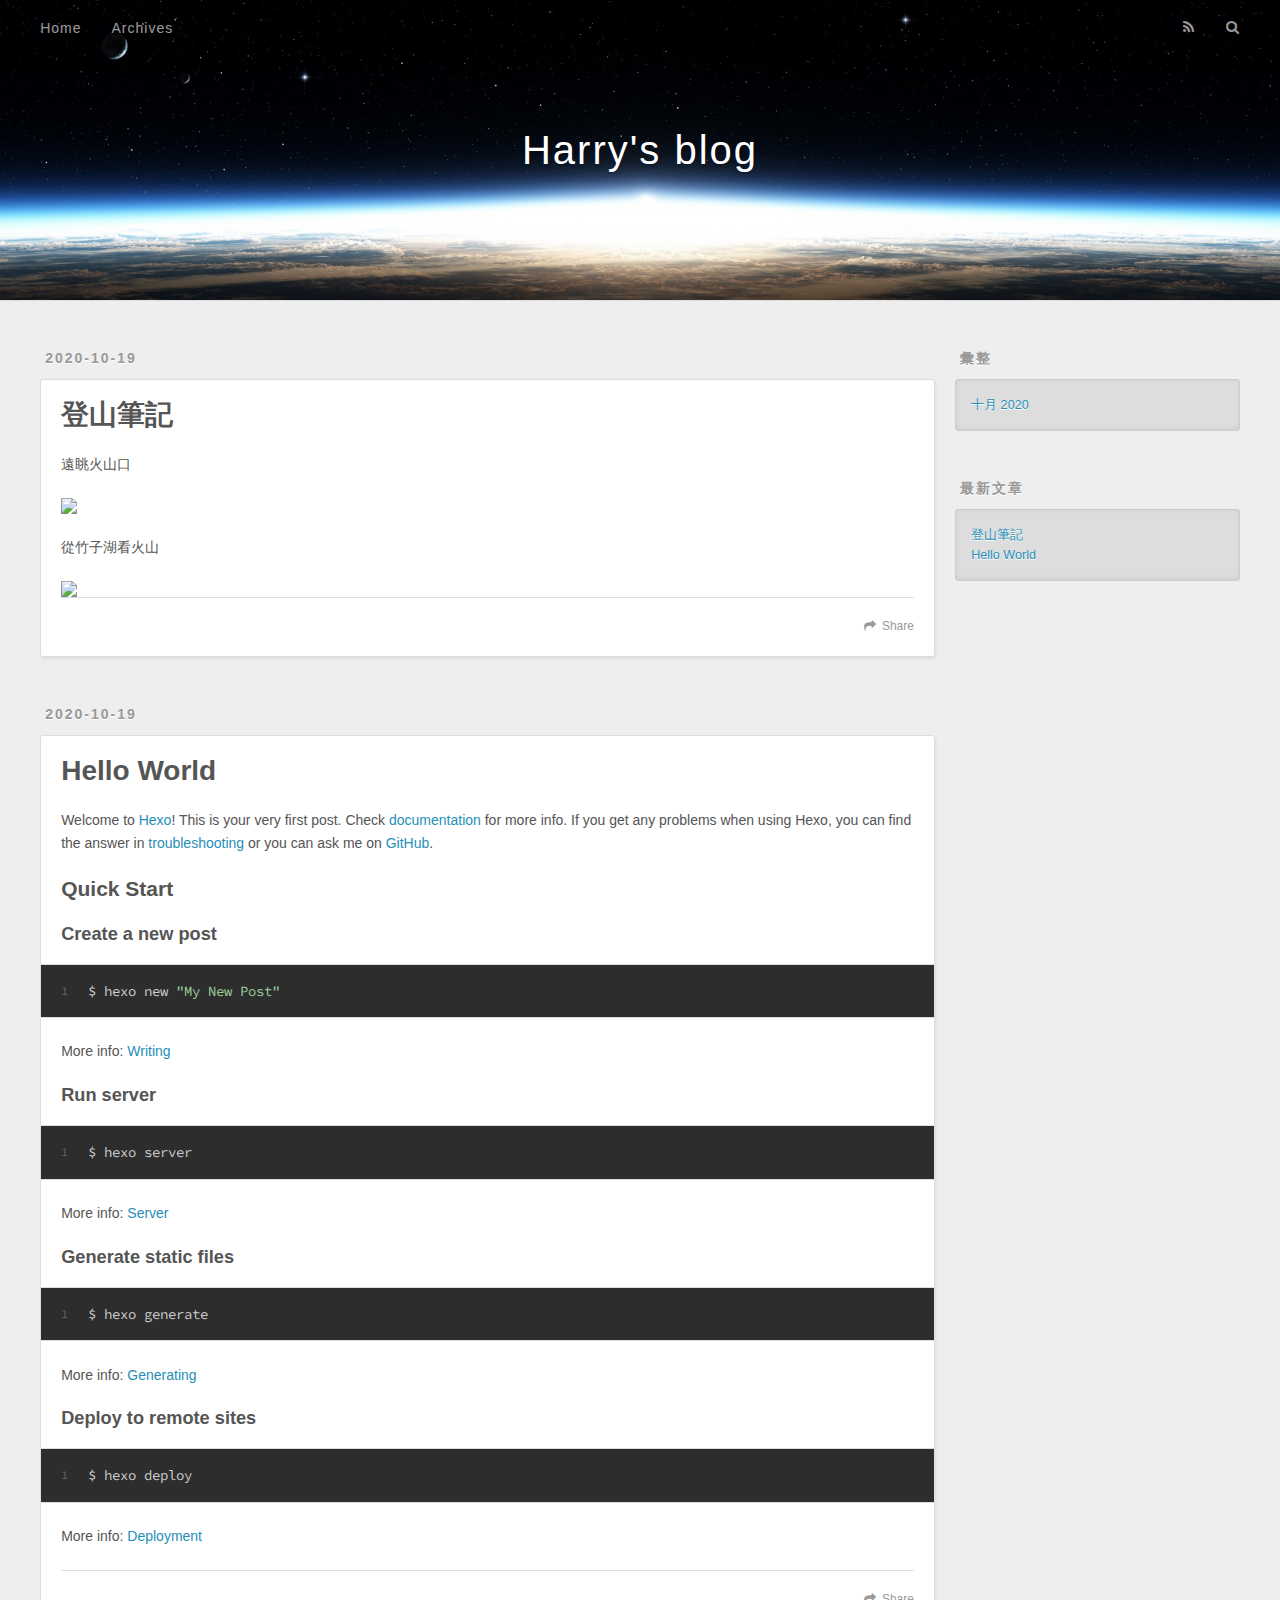
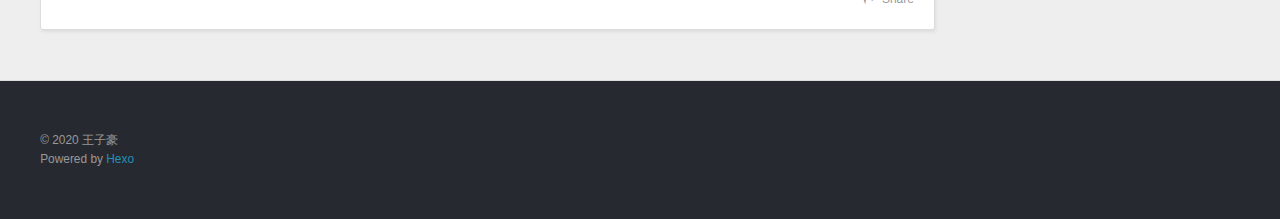
==== commit f10ef698: "Site updated: 2020-10-19 20:09:14" ====
--- a/index.html
+++ b/index.html
@@ -5,17 +5,17 @@
   
 
   
-  <title>Hexo</title>
+  <title>Harry&#39;s blog</title>
   <meta name="viewport" content="width=device-width, initial-scale=1, maximum-scale=1">
   <meta property="og:type" content="website">
-<meta property="og:title" content="Hexo">
+<meta property="og:title" content="Harry&#39;s blog">
 <meta property="og:url" content="https://hwang0422.github.io/index.html">
-<meta property="og:site_name" content="Hexo">
+<meta property="og:site_name" content="Harry&#39;s blog">
 <meta property="og:locale" content="zh_TW">
-<meta property="article:author" content="John Doe">
+<meta property="article:author" content="王子豪">
 <meta name="twitter:card" content="summary">
   
-    <link rel="alternate" href="/atom.xml" title="Hexo" type="application/atom+xml">
+    <link rel="alternate" href="/atom.xml" title="Harry&#39;s blog" type="application/atom+xml">
   
   
     <link rel="icon" href="/favicon.png">
@@ -36,7 +36,7 @@
   <div id="header-outer" class="outer">
     <div id="header-title" class="inner">
       <h1 id="logo-wrap">
-        <a href="/" id="logo">Hexo</a>
+        <a href="/" id="logo">Harry&#39;s blog</a>
       </h1>
       
     </div>
@@ -64,6 +64,46 @@
       <div class="outer">
         <section id="main">
   
+    <article id="post-登山筆記-1" class="article article-type-post" itemscope itemprop="blogPost">
+  <div class="article-meta">
+    <a href="/2020/10/19/%E7%99%BB%E5%B1%B1%E7%AD%86%E8%A8%98-1/" class="article-date">
+  <time datetime="2020-10-19T12:01:47.000Z" itemprop="datePublished">2020-10-19</time>
+</a>
+    
+  </div>
+  <div class="article-inner">
+    
+    
+      <header class="article-header">
+        
+  
+    <h1 itemprop="name">
+      <a class="article-title" href="/2020/10/19/%E7%99%BB%E5%B1%B1%E7%AD%86%E8%A8%98-1/">登山筆記</a>
+    </h1>
+  
+
+      </header>
+    
+    <div class="article-entry" itemprop="articleBody">
+      
+        <p>遠眺火山口</p>
+<img src="https://i.imgur.com/mpEAjA7.jpg">
+<p>從竹子湖看火山</p>
+<img src="https://i.imgur.com/Uh6sdTG.jpg">
+
+      
+    </div>
+    <footer class="article-footer">
+      <a data-url="https://hwang0422.github.io/2020/10/19/%E7%99%BB%E5%B1%B1%E7%AD%86%E8%A8%98-1/" data-id="ckgghwz8v0001g0umhc1dh6c4" class="article-share-link">Share</a>
+      
+      
+    </footer>
+  </div>
+  
+</article>
+
+
+  
     <article id="post-hello-world" class="article article-type-post" itemscope itemprop="blogPost">
   <div class="article-meta">
     <a href="/2020/10/19/hello-world/" class="article-date">
@@ -103,7 +143,7 @@
       
     </div>
     <footer class="article-footer">
-      <a data-url="https://hwang0422.github.io/2020/10/19/hello-world/" data-id="ckgghe5dp00003cumb9s1g92u" class="article-share-link">Share</a>
+      <a data-url="https://hwang0422.github.io/2020/10/19/hello-world/" data-id="ckgghwz8r0000g0um7umq14jb" class="article-share-link">Share</a>
       
       
     </footer>
@@ -144,6 +184,10 @@
       <ul>
         
           <li>
+            <a href="/2020/10/19/%E7%99%BB%E5%B1%B1%E7%AD%86%E8%A8%98-1/">登山筆記</a>
+          </li>
+        
+          <li>
             <a href="/2020/10/19/hello-world/">Hello World</a>
           </li>
         
@@ -159,7 +203,7 @@
   
   <div class="outer">
     <div id="footer-info" class="inner">
-      &copy; 2020 John Doe<br>
+      &copy; 2020 王子豪<br>
       Powered by <a href="http://hexo.io/" target="_blank">Hexo</a>
     </div>
   </div>
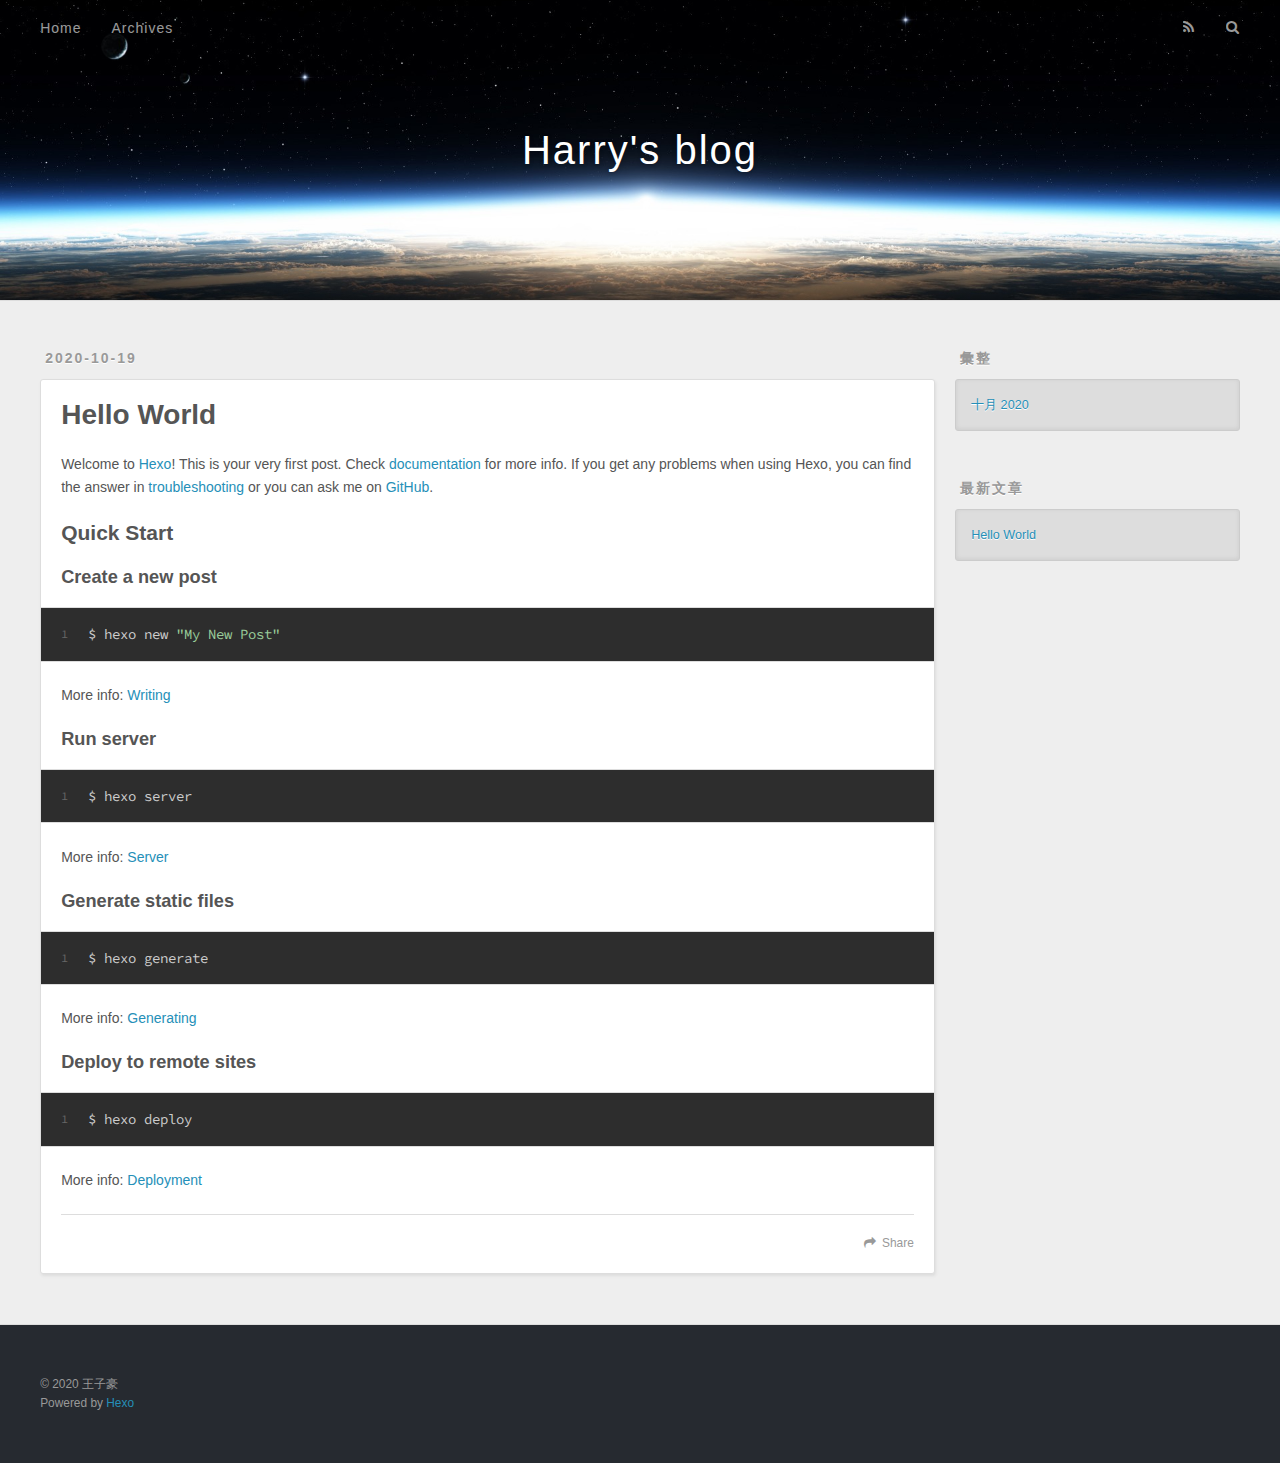
==== commit bfd8d6d9: "Site updated: 2020-11-15 16:22:32" ====
--- a/index.html
+++ b/index.html
@@ -64,46 +64,6 @@
       <div class="outer">
         <section id="main">
   
-    <article id="post-登山筆記-1" class="article article-type-post" itemscope itemprop="blogPost">
-  <div class="article-meta">
-    <a href="/2020/10/19/%E7%99%BB%E5%B1%B1%E7%AD%86%E8%A8%98-1/" class="article-date">
-  <time datetime="2020-10-19T12:01:47.000Z" itemprop="datePublished">2020-10-19</time>
-</a>
-    
-  </div>
-  <div class="article-inner">
-    
-    
-      <header class="article-header">
-        
-  
-    <h1 itemprop="name">
-      <a class="article-title" href="/2020/10/19/%E7%99%BB%E5%B1%B1%E7%AD%86%E8%A8%98-1/">登山筆記</a>
-    </h1>
-  
-
-      </header>
-    
-    <div class="article-entry" itemprop="articleBody">
-      
-        <p>遠眺火山口</p>
-<img src="https://i.imgur.com/mpEAjA7.jpg">
-<p>從竹子湖看火山</p>
-<img src="https://i.imgur.com/Uh6sdTG.jpg">
-
-      
-    </div>
-    <footer class="article-footer">
-      <a data-url="https://hwang0422.github.io/2020/10/19/%E7%99%BB%E5%B1%B1%E7%AD%86%E8%A8%98-1/" data-id="ckgghwz8v0001g0umhc1dh6c4" class="article-share-link">Share</a>
-      
-      
-    </footer>
-  </div>
-  
-</article>
-
-
-  
     <article id="post-hello-world" class="article article-type-post" itemscope itemprop="blogPost">
   <div class="article-meta">
     <a href="/2020/10/19/hello-world/" class="article-date">
@@ -143,7 +103,7 @@
       
     </div>
     <footer class="article-footer">
-      <a data-url="https://hwang0422.github.io/2020/10/19/hello-world/" data-id="ckgghwz8r0000g0um7umq14jb" class="article-share-link">Share</a>
+      <a data-url="https://hwang0422.github.io/2020/10/19/hello-world/" data-id="ckhiupdpf0000fkum76k25dsv" class="article-share-link">Share</a>
       
       
     </footer>
@@ -182,10 +142,6 @@
     <h3 class="widget-title">最新文章</h3>
     <div class="widget">
       <ul>
-        
-          <li>
-            <a href="/2020/10/19/%E7%99%BB%E5%B1%B1%E7%AD%86%E8%A8%98-1/">登山筆記</a>
-          </li>
         
           <li>
             <a href="/2020/10/19/hello-world/">Hello World</a>
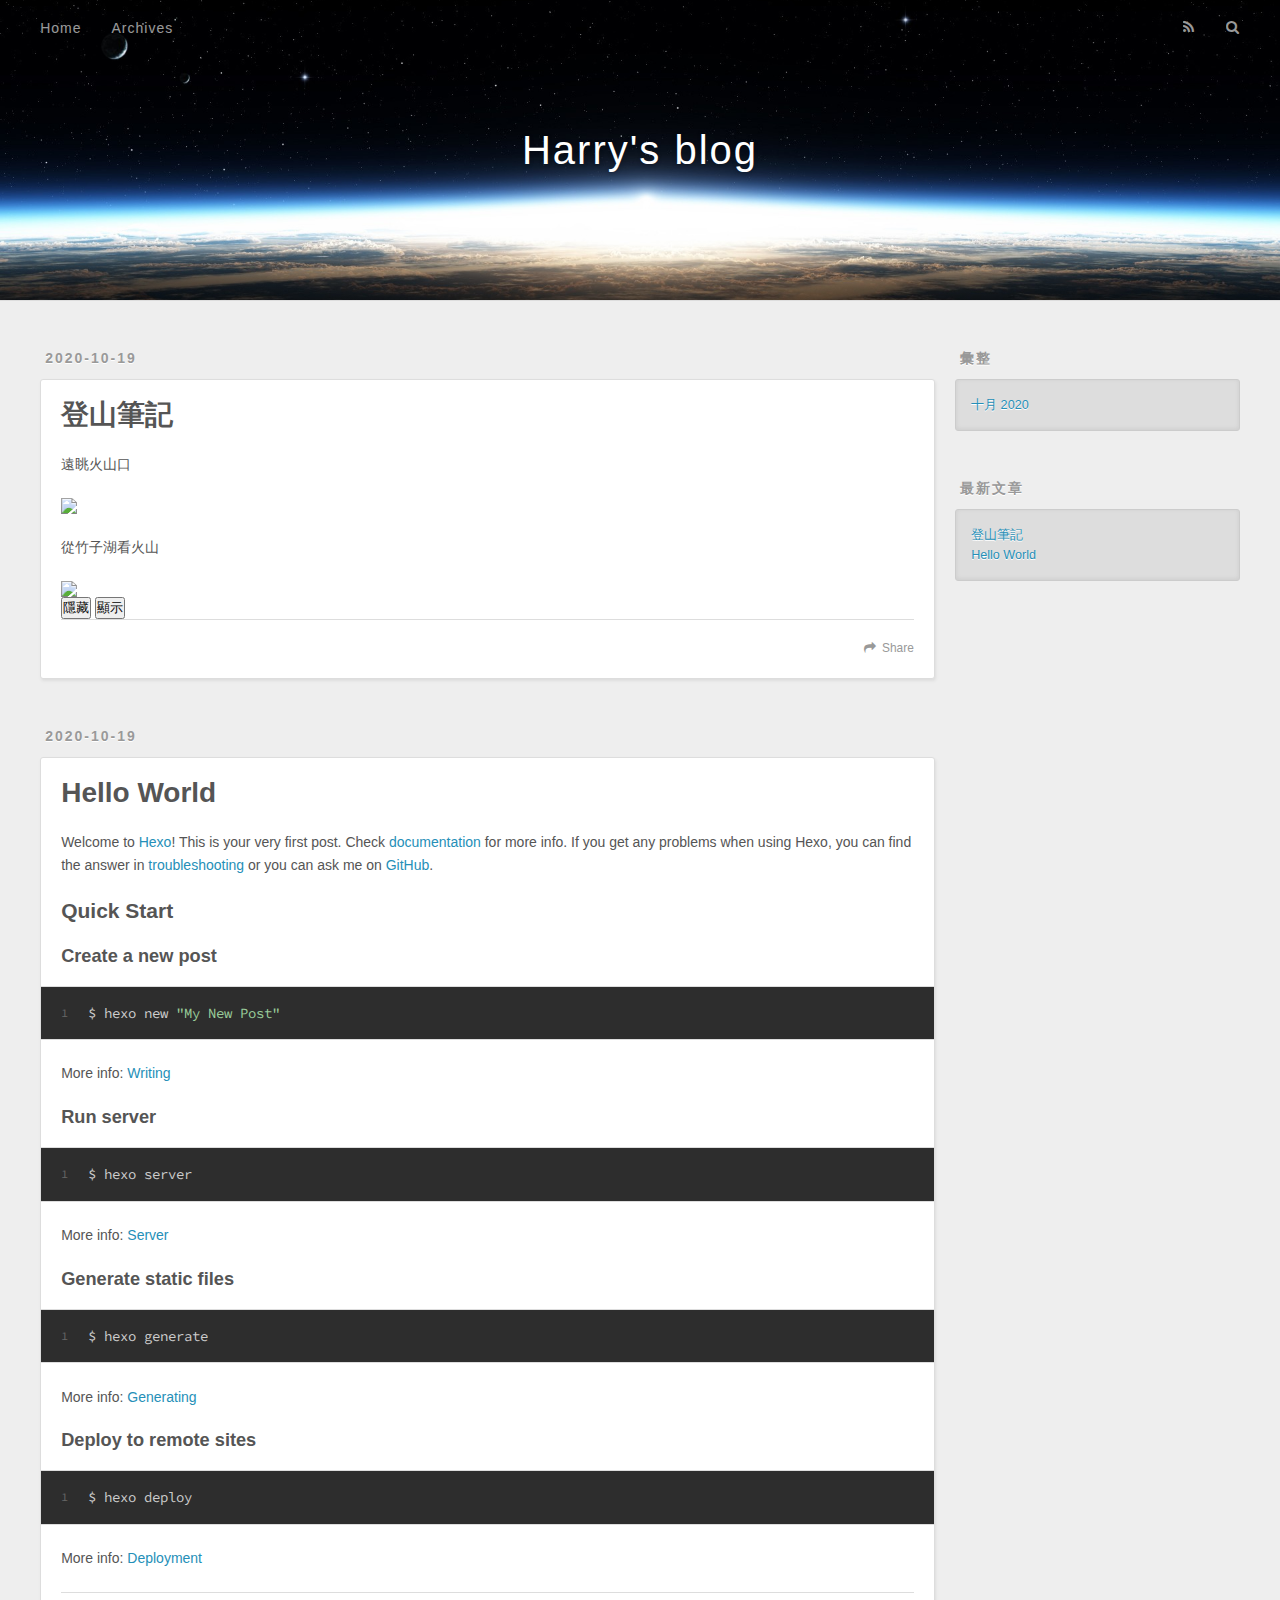
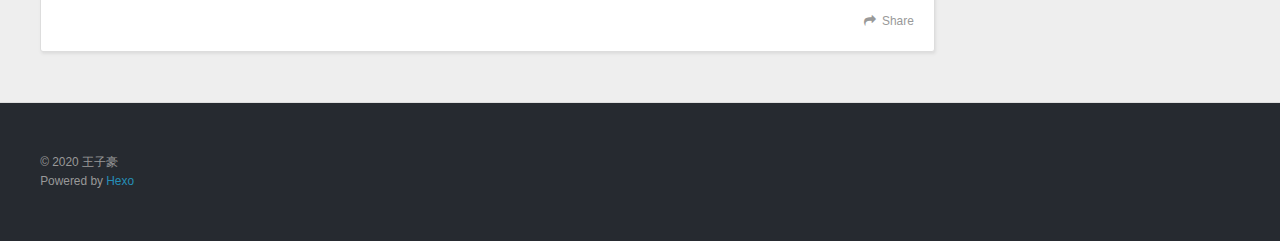
==== commit f9f32cde: "Site updated: 2020-11-15 16:24:51" ====
--- a/index.html
+++ b/index.html
@@ -64,6 +64,65 @@
       <div class="outer">
         <section id="main">
   
+    <article id="post-登山筆記-1" class="article article-type-post" itemscope itemprop="blogPost">
+  <div class="article-meta">
+    <a href="/2020/10/19/%E7%99%BB%E5%B1%B1%E7%AD%86%E8%A8%98-1/" class="article-date">
+  <time datetime="2020-10-19T12:01:00.000Z" itemprop="datePublished">2020-10-19</time>
+</a>
+    
+  </div>
+  <div class="article-inner">
+    
+    
+      <header class="article-header">
+        
+  
+    <h1 itemprop="name">
+      <a class="article-title" href="/2020/10/19/%E7%99%BB%E5%B1%B1%E7%AD%86%E8%A8%98-1/">登山筆記</a>
+    </h1>
+  
+
+      </header>
+    
+    <div class="article-entry" itemprop="articleBody">
+      
+        <html>
+<head>
+<script src="/jquery/jquery-1.11.1.min.js"></script>
+<script src="https://ajax.googleapis.com/ajax/libs/jquery/3.5.1/jquery.min.js"></script>
+<script type="text/javascript">
+$(document).ready(function(){
+      $("#hide").click(function(){
+          $("img").hide();
+      });
+      $("#show").click(function(){
+          $("img").show();
+    });
+});
+</script>                     
+</head>
+<body>
+    <p>遠眺火山口</p>
+    <img src="https://i.imgur.com/mpEAjA7.jpg">
+    <p>從竹子湖看火山</p>
+    <img src="https://i.imgur.com/Uh6sdTG.jpg">
+    <button id="hide" type="button">隱藏</button>
+    <button id="show" type="button">顯示</button>
+</body>
+</html>
+      
+    </div>
+    <footer class="article-footer">
+      <a data-url="https://hwang0422.github.io/2020/10/19/%E7%99%BB%E5%B1%B1%E7%AD%86%E8%A8%98-1/" data-id="ckhiusf1a0001roum56gqauf9" class="article-share-link">Share</a>
+      
+      
+    </footer>
+  </div>
+  
+</article>
+
+
+  
     <article id="post-hello-world" class="article article-type-post" itemscope itemprop="blogPost">
   <div class="article-meta">
     <a href="/2020/10/19/hello-world/" class="article-date">
@@ -103,7 +162,7 @@
       
     </div>
     <footer class="article-footer">
-      <a data-url="https://hwang0422.github.io/2020/10/19/hello-world/" data-id="ckhiupdpf0000fkum76k25dsv" class="article-share-link">Share</a>
+      <a data-url="https://hwang0422.github.io/2020/10/19/hello-world/" data-id="ckhiusf170000roumgnza1g45" class="article-share-link">Share</a>
       
       
     </footer>
@@ -144,6 +203,10 @@
       <ul>
         
           <li>
+            <a href="/2020/10/19/%E7%99%BB%E5%B1%B1%E7%AD%86%E8%A8%98-1/">登山筆記</a>
+          </li>
+        
+          <li>
             <a href="/2020/10/19/hello-world/">Hello World</a>
           </li>
         
